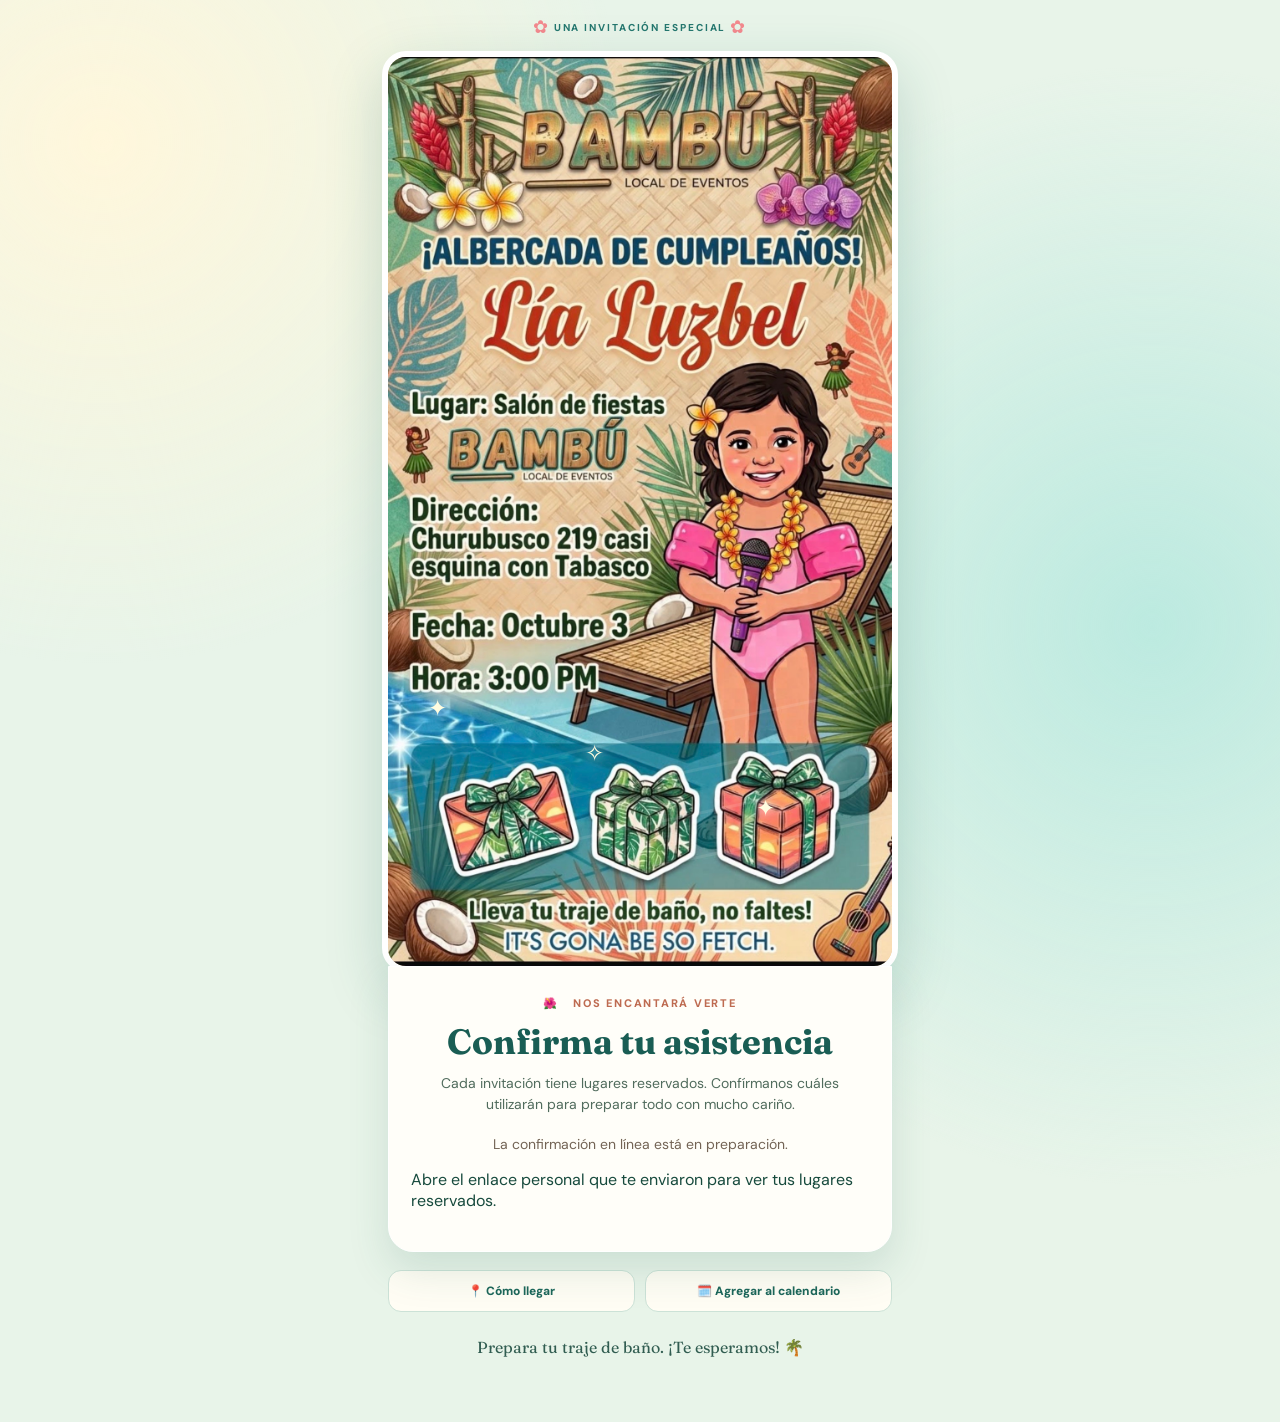
==== index.html @ bf8ebd55 "Personalize guest links and admin controls" ====
<!doctype html>
<html lang="es-MX">
<head>
  <meta charset="utf-8">
  <meta name="viewport" content="width=device-width, initial-scale=1, viewport-fit=cover">
  <meta name="theme-color" content="#0c655e">
  <meta name="description" content="Celebra con Lía Luzbel su albercada de cumpleaños en Bambú.">
  <title>¡Albercada de Lía Luzbel!</title>
  <link rel="preconnect" href="https://fonts.googleapis.com">
  <link rel="preconnect" href="https://fonts.gstatic.com" crossorigin>
  <link href="https://fonts.googleapis.com/css2?family=DM+Sans:wght@400;500;600;700;800&family=Fraunces:opsz,wght@9..144,700&display=swap" rel="stylesheet">
  <link rel="stylesheet" href="styles.css?v=2">
</head>
<body>
  <div class="page-shell">
    <header class="topbar"><span class="flower">✿</span> Una invitación especial <span class="flower">✿</span></header>
    <main>
      <div id="personal-greeting" class="personal-greeting" hidden></div>
      <div class="poster" aria-label="Invitación a la albercada de cumpleaños de Lía Luzbel, 3 de octubre a las 3:00 p. m., Bambú Local de Eventos, Churubusco 219 casi esquina con Tabasco">
        <img src="assets/invitacion.jpeg" alt="Invitación ilustrada tropical de Lía Luzbel con alberca, flores, regalos y los datos del evento" width="1206" height="2174">
        <div class="water-shimmer" aria-hidden="true"></div>
        <div class="sparkle s1" aria-hidden="true">✦</div><div class="sparkle s2" aria-hidden="true">✧</div><div class="sparkle s3" aria-hidden="true">✦</div>
        <div class="blink blink-left" aria-hidden="true"></div><div class="blink blink-right" aria-hidden="true"></div>
      </div>

      <section class="card" aria-labelledby="rsvp-title">
        <div class="eyebrow">🌺 &nbsp; NOS ENCANTARÁ VERTE</div>
        <h1 id="rsvp-title">Confirma tu asistencia</h1>
        <p class="intro">Cada invitación tiene lugares reservados. Confírmanos cuáles utilizarán para preparar todo con mucho cariño.</p>
        <div id="status" class="status" role="status" aria-live="polite"></div>
        <div id="guest-panel" hidden>
          <p class="guest-name" id="guest-name"></p>
          <p class="allotment">Esta invitación tiene <strong id="seat-count"></strong> <span id="seat-word">lugares</span> reservados.<br><span id="seat-detail"></span></p>
          <form id="rsvp-form">
            <fieldset class="attendance">
              <legend>¿Nos acompañarán?</legend>
              <label><input type="radio" name="attendance" value="yes" checked><span>Sí, ahí estaremos 🎉</span></label>
              <label><input type="radio" name="attendance" value="no"><span>No podremos asistir</span></label>
            </fieldset>
            <div id="counts" class="counts">
              <p>De sus lugares reservados, ¿cuántos utilizarán?</p>
              <div class="count-grid">
                <label>Adultos <select id="adults" aria-label="Lugares para adultos"></select></label>
                <label>Niños <select id="children" aria-label="Lugares para niños"></select></label>
              </div>
              <small id="remaining" aria-live="polite"></small>
            </div>
            <button class="primary" id="submit-button" type="submit">Confirmar asistencia <span aria-hidden="true">→</span></button>
          </form>
          <p class="deadline" id="deadline"></p>
        </div>
        <div id="missing-link" hidden>
          <p>Abre el enlace personal que te enviaron para ver tus lugares reservados.</p>
        </div>
        <div id="success" class="success" hidden></div>
      </section>

      <div class="actions">
        <a href="https://www.google.com/maps/search/?api=1&query=Churubusco+219+casi+esquina+con+Tabasco+Ciudad+Obregon+Sonora" target="_blank" rel="noopener noreferrer">📍 Cómo llegar</a>
        <a href="data:text/calendar;charset=utf-8,BEGIN%3AVCALENDAR%0AVERSION%3A2.0%0APRODID%3A-%2F%2FLia%20Luzbel%2F%2FES%0ABEGIN%3AVEVENT%0AUID%3Alia-luzbel-20261003%40invitacion%0ADTSTART%3A20261003T220000Z%0ADTEND%3A20261004T020000Z%0ASUMMARY%3AAlbercada%20de%20Lia%20Luzbel%0ALOCATION%3ABambu%20Local%20de%20Eventos%2C%20Churubusco%20219%2C%20Ciudad%20Obregon%0AEND%3AVEVENT%0AEND%3AVCALENDAR" download="albercada-lia-luzbel.ics">🗓️ Agregar al calendario</a>
      </div>
      <p class="footer">Prepara tu traje de baño. ¡Te esperamos! 🌴</p>
    </main>
  </div>
  <script src="config.js"></script>
  <script src="app.js?v=3"></script>
</body>
</html>
---- styles.css ----
:root{font-family:"DM Sans",sans-serif;color:#174a3d;background:#e9f5ee;font-synthesis:none}*{box-sizing:border-box}body{margin:0;background:radial-gradient(circle at 8% 10%,#fff7dc 0,transparent 30%),radial-gradient(circle at 90% 44%,#bceae0 0,transparent 40%),#e8f4e9}.page-shell{width:min(100%,540px);margin:auto;padding:0 12px 40px}.topbar{text-align:center;padding:15px 0 12px;text-transform:uppercase;letter-spacing:.19em;font-size:10px;font-weight:800;color:#25776f}.flower{color:#f3898e;font-size:18px;vertical-align:-2px}.poster{position:relative;overflow:hidden;border:6px solid #fff;border-radius:24px;background:#e8caa1;box-shadow:0 20px 55px #1c655937}.poster img{display:block;width:100%;height:auto}.water-shimmer{position:absolute;left:0;right:0;top:69%;height:20%;pointer-events:none;background:repeating-linear-gradient(168deg,transparent 0 17px,#fff8 18px 20px,transparent 21px 43px);opacity:.18;mix-blend-mode:screen;animation:ripple 9s ease-in-out infinite alternate}.sparkle{position:absolute;color:#fffde0;text-shadow:0 0 12px #fff,0 0 25px #fff;font-size:clamp(13px,3vw,23px);animation:twinkle 4.2s ease-in-out infinite}.s1{top:70%;left:8%}.s2{top:75%;left:39%;animation-delay:1.2s}.s3{top:81%;left:73%;animation-delay:2.4s}.blink{position:absolute;top:42.15%;width:2.15%;height:.8%;border-top:2px solid #37231d;border-radius:50%;opacity:0;transform:scaleY(.1);animation:blink 7.2s infinite;pointer-events:none}.blink-left{left:68.55%}.blink-right{left:76.4%}.card{position:relative;margin:-6px 6px 0;padding:29px 22px 24px;background:#fffef9;border:1px solid #fff;border-radius:0 0 25px 25px;box-shadow:0 18px 40px #28645a25}.eyebrow{font-size:11px;font-weight:800;letter-spacing:.16em;color:#be6b51;text-align:center}h1{font-family:Fraunces,Georgia,serif;font-size:clamp(27px,7vw,35px);line-height:1.12;margin:12px 0;text-align:center;color:#195d54}.intro{line-height:1.55;color:#516c5d;text-align:center;margin:0 0 19px;font-size:14px}.guest-name{margin:0 0 8px;font-family:Fraunces,Georgia,serif;font-size:22px;text-align:center;color:#a65136}.allotment{background:#e9f6e9;border:1px solid #c4e2d4;padding:13px;border-radius:13px;text-align:center;margin:0 0 23px}.allotment strong{font-size:20px;color:#0e7366}.attendance{border:0;padding:0;margin:0 0 20px}.attendance legend,.counts p{font-weight:800;margin-bottom:10px;font-size:14px}.attendance label{display:block;cursor:pointer;margin:9px 0}.attendance input{position:absolute;opacity:0}.attendance span{display:block;border:2px solid #dbe9df;border-radius:12px;padding:12px 15px;background:#fff;transition:.2s}.attendance input:checked+span{background:#eaf7f0;border-color:#178475;color:#145e54;font-weight:800}.attendance input:focus-visible+span{outline:3px solid #ffb06e;outline-offset:2px}.counts p{margin:0 0 11px}.count-grid{display:grid;grid-template-columns:1fr 1fr;gap:12px}.count-grid label{font-size:13px;font-weight:700;color:#486556}.count-grid select{width:100%;margin-top:6px;padding:11px 12px;background:#fff;border:1.5px solid #bcd7c9;border-radius:11px;font:inherit;color:#174a3d}.counts small{display:block;min-height:22px;margin:9px 0 0;color:#537166}.counts small.error{color:#b12e36;font-weight:700}.primary{width:100%;min-height:53px;border:0;border-radius:14px;background:#eb707c;color:white;font:800 15px "DM Sans",sans-serif;box-shadow:0 7px 0 #b6505a;cursor:pointer;transition:transform .2s,box-shadow .2s}.primary:hover{transform:translateY(2px);box-shadow:0 5px 0 #b6505a}.primary:disabled{opacity:.55;cursor:wait}.primary span{margin-left:5px}.deadline{font-size:12px;color:#647b6e;text-align:center;margin:19px 0 0}.status{text-align:center;color:#736455;font-size:14px}.status:empty{display:none}.status.error{color:#a53636}.success{background:#e8f8ed;border:1px solid #9cd8b0;border-radius:15px;padding:18px;text-align:center;line-height:1.5}.success h2{margin:0 0 6px;color:#0c695a;font-family:Fraunces,Georgia,serif}.success p{margin:0}.actions{display:flex;gap:10px;margin:18px 6px 0}.actions a{flex:1;text-decoration:none;text-align:center;background:#fffdf4;border:1px solid #cce2d7;border-radius:13px;padding:12px 7px;color:#1d675a;font-size:12px;font-weight:800}.footer{text-align:center;font-family:Fraunces,Georgia,serif;font-size:16px;color:#315d51;margin:25px 0}@keyframes ripple{from{transform:translateX(-17px) skewX(2deg)}to{transform:translateX(20px) skewX(-2deg)}}@keyframes twinkle{0%,100%{opacity:.05;transform:scale(.4) rotate(0)}42%{opacity:.85;transform:scale(1.2) rotate(18deg)}}@keyframes blink{0%,27%,29%,100%{opacity:0;transform:scaleY(.1)}28%{opacity:.9;transform:scaleY(1)}}@media(prefers-reduced-motion:reduce){.water-shimmer,.sparkle,.blink{animation:none;opacity:0}.primary{transition:none}}@media(max-width:360px){.card{padding:24px 15px}.actions{flex-direction:column}}
:is([hidden]){display:none!important}.change-button{margin-top:13px;border:0;background:transparent;text-decoration:underline;color:#146b60;font:700 13px "DM Sans",sans-serif;cursor:pointer}
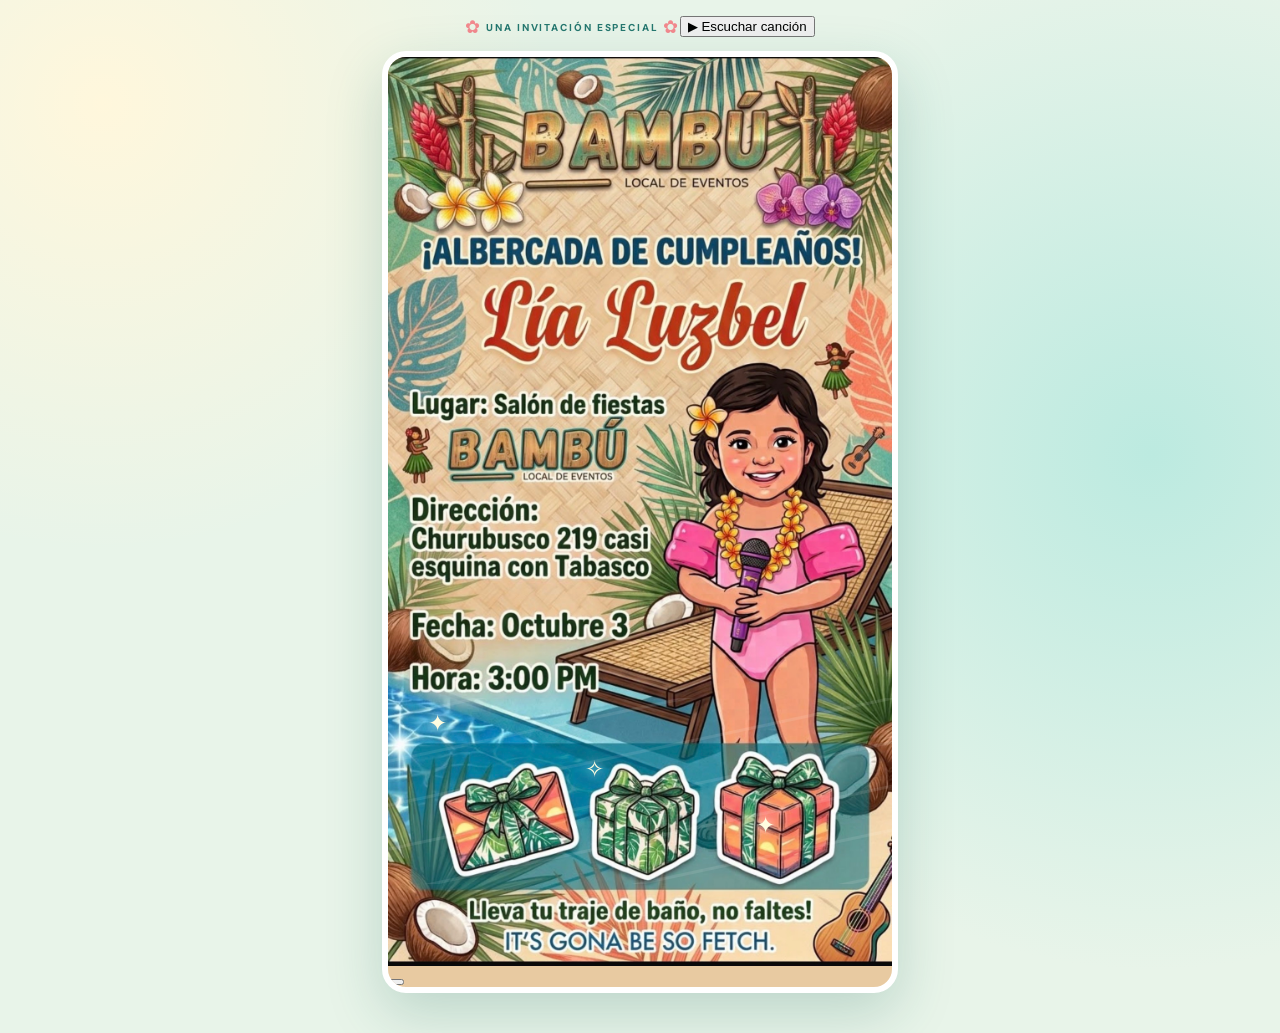
==== commit 8561c0e1: "Show interactive poster first and add music cues" ====
--- a/index.html
+++ b/index.html
@@ -9,23 +9,26 @@
   <link rel="preconnect" href="https://fonts.googleapis.com">
   <link rel="preconnect" href="https://fonts.gstatic.com" crossorigin>
   <link href="https://fonts.googleapis.com/css2?family=DM+Sans:wght@400;500;600;700;800&family=Fraunces:opsz,wght@9..144,700&display=swap" rel="stylesheet">
-  <link rel="stylesheet" href="styles.css?v=2">
+  <link rel="stylesheet" href="styles.css?v=3">
 </head>
 <body>
   <div class="page-shell">
-    <header class="topbar"><span class="flower">✿</span> Una invitación especial <span class="flower">✿</span></header>
+    <header class="topbar"><span class="flower">✿</span> Una invitación especial <span class="flower">✿</span><button class="music-button" id="music-button" type="button" aria-label="Reproducir canción">▶ Escuchar canción</button></header>
     <main>
-      <div id="personal-greeting" class="personal-greeting" hidden></div>
-      <div class="poster" aria-label="Invitación a la albercada de cumpleaños de Lía Luzbel, 3 de octubre a las 3:00 p. m., Bambú Local de Eventos, Churubusco 219 casi esquina con Tabasco">
-        <img src="assets/invitacion.jpeg" alt="Invitación ilustrada tropical de Lía Luzbel con alberca, flores, regalos y los datos del evento" width="1206" height="2174">
-        <div class="water-shimmer" aria-hidden="true"></div>
-        <div class="sparkle s1" aria-hidden="true">✦</div><div class="sparkle s2" aria-hidden="true">✧</div><div class="sparkle s3" aria-hidden="true">✦</div>
-        <div class="blink blink-left" aria-hidden="true"></div><div class="blink blink-right" aria-hidden="true"></div>
+      <div id="poster-stage">
+        <div id="personal-greeting" class="personal-greeting" hidden></div>
+        <div class="poster" aria-label="Invitación a la albercada de cumpleaños de Lía Luzbel, 3 de octubre a las 3:00 p. m., Bambú Local de Eventos, Churubusco 219 casi esquina con Tabasco">
+          <img src="assets/invitacion.jpeg?v=2" alt="Invitación ilustrada tropical de Lía Luzbel con alberca, flores, regalos y los datos del evento" width="864" height="1536">
+          <div class="water-shimmer" aria-hidden="true"></div>
+          <div class="sparkle s1" aria-hidden="true">✦</div><div class="sparkle s2" aria-hidden="true">✧</div><div class="sparkle s3" aria-hidden="true">✦</div>
+          <button id="open-rsvp" class="poster-confirm" type="button" aria-label="Confirmar asistencia; abrir formulario"></button>
+        </div>
       </div>
-
-      <section class="card" aria-labelledby="rsvp-title">
+      <div id="rsvp-stage" hidden>
+      <button id="back-to-poster" class="back-link" type="button">← Volver a la invitación</button>
+      <section class="card rsvp-card" aria-labelledby="rsvp-title">
         <div class="eyebrow">🌺 &nbsp; NOS ENCANTARÁ VERTE</div>
-        <h1 id="rsvp-title">Confirma tu asistencia</h1>
+        <h1 id="rsvp-title" tabindex="-1">Confirma tu asistencia</h1>
         <p class="intro">Cada invitación tiene lugares reservados. Confírmanos cuáles utilizarán para preparar todo con mucho cariño.</p>
         <div id="status" class="status" role="status" aria-live="polite"></div>
         <div id="guest-panel" hidden>
@@ -60,9 +63,12 @@
         <a href="data:text/calendar;charset=utf-8,BEGIN%3AVCALENDAR%0AVERSION%3A2.0%0APRODID%3A-%2F%2FLia%20Luzbel%2F%2FES%0ABEGIN%3AVEVENT%0AUID%3Alia-luzbel-20261003%40invitacion%0ADTSTART%3A20261003T220000Z%0ADTEND%3A20261004T020000Z%0ASUMMARY%3AAlbercada%20de%20Lia%20Luzbel%0ALOCATION%3ABambu%20Local%20de%20Eventos%2C%20Churubusco%20219%2C%20Ciudad%20Obregon%0AEND%3AVEVENT%0AEND%3AVCALENDAR" download="albercada-lia-luzbel.ics">🗓️ Agregar al calendario</a>
       </div>
       <p class="footer">Prepara tu traje de baño. ¡Te esperamos! 🌴</p>
+      </div>
     </main>
   </div>
-  <script src="config.js"></script>
-  <script src="app.js?v=3"></script>
+  <div id="particle-layer" aria-hidden="true"></div>
+  <audio id="song" src="assets/aloha-luzbel.mp3" preload="metadata"></audio>
+  <script src="config.js?v=2"></script>
+  <script src="app.js?v=4"></script>
 </body>
 </html>
--- a/styles.css
+++ b/styles.css
@@ -1,2 +1,4 @@
 :root{font-family:"DM Sans",sans-serif;color:#174a3d;background:#e9f5ee;font-synthesis:none}*{box-sizing:border-box}body{margin:0;background:radial-gradient(circle at 8% 10%,#fff7dc 0,transparent 30%),radial-gradient(circle at 90% 44%,#bceae0 0,transparent 40%),#e8f4e9}.page-shell{width:min(100%,540px);margin:auto;padding:0 12px 40px}.topbar{text-align:center;padding:15px 0 12px;text-transform:uppercase;letter-spacing:.19em;font-size:10px;font-weight:800;color:#25776f}.flower{color:#f3898e;font-size:18px;vertical-align:-2px}.poster{position:relative;overflow:hidden;border:6px solid #fff;border-radius:24px;background:#e8caa1;box-shadow:0 20px 55px #1c655937}.poster img{display:block;width:100%;height:auto}.water-shimmer{position:absolute;left:0;right:0;top:69%;height:20%;pointer-events:none;background:repeating-linear-gradient(168deg,transparent 0 17px,#fff8 18px 20px,transparent 21px 43px);opacity:.18;mix-blend-mode:screen;animation:ripple 9s ease-in-out infinite alternate}.sparkle{position:absolute;color:#fffde0;text-shadow:0 0 12px #fff,0 0 25px #fff;font-size:clamp(13px,3vw,23px);animation:twinkle 4.2s ease-in-out infinite}.s1{top:70%;left:8%}.s2{top:75%;left:39%;animation-delay:1.2s}.s3{top:81%;left:73%;animation-delay:2.4s}.blink{position:absolute;top:42.15%;width:2.15%;height:.8%;border-top:2px solid #37231d;border-radius:50%;opacity:0;transform:scaleY(.1);animation:blink 7.2s infinite;pointer-events:none}.blink-left{left:68.55%}.blink-right{left:76.4%}.card{position:relative;margin:-6px 6px 0;padding:29px 22px 24px;background:#fffef9;border:1px solid #fff;border-radius:0 0 25px 25px;box-shadow:0 18px 40px #28645a25}.eyebrow{font-size:11px;font-weight:800;letter-spacing:.16em;color:#be6b51;text-align:center}h1{font-family:Fraunces,Georgia,serif;font-size:clamp(27px,7vw,35px);line-height:1.12;margin:12px 0;text-align:center;color:#195d54}.intro{line-height:1.55;color:#516c5d;text-align:center;margin:0 0 19px;font-size:14px}.guest-name{margin:0 0 8px;font-family:Fraunces,Georgia,serif;font-size:22px;text-align:center;color:#a65136}.allotment{background:#e9f6e9;border:1px solid #c4e2d4;padding:13px;border-radius:13px;text-align:center;margin:0 0 23px}.allotment strong{font-size:20px;color:#0e7366}.attendance{border:0;padding:0;margin:0 0 20px}.attendance legend,.counts p{font-weight:800;margin-bottom:10px;font-size:14px}.attendance label{display:block;cursor:pointer;margin:9px 0}.attendance input{position:absolute;opacity:0}.attendance span{display:block;border:2px solid #dbe9df;border-radius:12px;padding:12px 15px;background:#fff;transition:.2s}.attendance input:checked+span{background:#eaf7f0;border-color:#178475;color:#145e54;font-weight:800}.attendance input:focus-visible+span{outline:3px solid #ffb06e;outline-offset:2px}.counts p{margin:0 0 11px}.count-grid{display:grid;grid-template-columns:1fr 1fr;gap:12px}.count-grid label{font-size:13px;font-weight:700;color:#486556}.count-grid select{width:100%;margin-top:6px;padding:11px 12px;background:#fff;border:1.5px solid #bcd7c9;border-radius:11px;font:inherit;color:#174a3d}.counts small{display:block;min-height:22px;margin:9px 0 0;color:#537166}.counts small.error{color:#b12e36;font-weight:700}.primary{width:100%;min-height:53px;border:0;border-radius:14px;background:#eb707c;color:white;font:800 15px "DM Sans",sans-serif;box-shadow:0 7px 0 #b6505a;cursor:pointer;transition:transform .2s,box-shadow .2s}.primary:hover{transform:translateY(2px);box-shadow:0 5px 0 #b6505a}.primary:disabled{opacity:.55;cursor:wait}.primary span{margin-left:5px}.deadline{font-size:12px;color:#647b6e;text-align:center;margin:19px 0 0}.status{text-align:center;color:#736455;font-size:14px}.status:empty{display:none}.status.error{color:#a53636}.success{background:#e8f8ed;border:1px solid #9cd8b0;border-radius:15px;padding:18px;text-align:center;line-height:1.5}.success h2{margin:0 0 6px;color:#0c695a;font-family:Fraunces,Georgia,serif}.success p{margin:0}.actions{display:flex;gap:10px;margin:18px 6px 0}.actions a{flex:1;text-decoration:none;text-align:center;background:#fffdf4;border:1px solid #cce2d7;border-radius:13px;padding:12px 7px;color:#1d675a;font-size:12px;font-weight:800}.footer{text-align:center;font-family:Fraunces,Georgia,serif;font-size:16px;color:#315d51;margin:25px 0}@keyframes ripple{from{transform:translateX(-17px) skewX(2deg)}to{transform:translateX(20px) skewX(-2deg)}}@keyframes twinkle{0%,100%{opacity:.05;transform:scale(.4) rotate(0)}42%{opacity:.85;transform:scale(1.2) rotate(18deg)}}@keyframes blink{0%,27%,29%,100%{opacity:0;transform:scaleY(.1)}28%{opacity:.9;transform:scaleY(1)}}@media(prefers-reduced-motion:reduce){.water-shimmer,.sparkle,.blink{animation:none;opacity:0}.primary{transition:none}}@media(max-width:360px){.card{padding:24px 15px}.actions{flex-direction:column}}
 :is([hidden]){display:none!important}.change-button{margin-top:13px;border:0;background:transparent;text-decoration:underline;color:#146b60;font:700 13px "DM Sans",sans-serif;cursor:pointer}
+.personal-greeting{font-family:Fraunces,Georgia,serif;text-align:center;color:#155b52;background:#fff9e9;border:1px solid #f3d9ad;border-radius:20px 20px 0 0;padding:18px 14px;margin:0 6px 8px;font-size:clamp(21px,5vw,28px);box-shadow:0 7px 20px #28645a16}
+.admin-shell{max-width:850px;margin:auto;padding:22px 16px 55px}.back-link{color:#146b60;text-decoration:none;font-weight:800;font-size:13px}.admin-header{text-align:center;margin:28px 0 22px}.admin-header span{letter-spacing:.16em;font-size:11px;font-weight:800;color:#ba7060}.admin-header h1{margin:9px 0}.admin-header p,.admin-card p{color:#5b7166;line-height:1.5}.admin-card{background:#fffef9;border:1px solid #d8e9db;border-radius:20px;box-shadow:0 10px 30px #256d5c18;padding:20px;margin:16px 0}.admin-card h2{font-family:Fraunces,Georgia,serif;color:#1c6256;margin:0 0 7px;font-size:23px}.admin-card label{display:block;color:#355d4d;font-weight:800;font-size:13px;margin:13px 0}.admin-card input{display:block;width:100%;border:1.5px solid #bbd7ca;border-radius:10px;background:#fff;padding:11px;margin:6px 0 0;font:inherit;color:#174a3d}.admin-buttons{display:flex;gap:11px;margin-top:17px}.admin-buttons .primary{flex:1}.secondary{border:1px solid #9bc9b9;border-radius:12px;background:#eaf7ee;color:#17665a;text-decoration:none;padding:12px;font:800 13px "DM Sans",sans-serif;cursor:pointer;display:inline-block}.text-button{border:0;background:transparent;color:#b0594a;font:700 12px "DM Sans",sans-serif;text-decoration:underline;cursor:pointer}.admin-message{padding:0 5px;color:#1a7564;font-weight:700}.admin-message.error{color:#a53636}.admin-message:empty{display:none}.dashboard-top{display:flex;align-items:center;justify-content:space-between}.stats{display:grid;grid-template-columns:repeat(3,1fr);gap:9px;margin-top:16px}.stats div{background:#ebf7eb;border-radius:12px;padding:13px;text-align:center}.stats strong{display:block;font-size:25px;color:#126a5e}.stats span{font-size:11px;color:#5e7669}.guest-row{border-top:1px solid #dcebe1;padding:14px 0}.guest-row:first-child{border-top:0}.guest-row strong{font-size:18px;color:#155e53}.guest-row p{margin:5px 0 10px;font-size:13px}.guest-controls{display:flex;gap:8px;align-items:center;flex-wrap:wrap}.guest-controls input{width:65px;margin:0}.guest-controls .secondary{padding:10px}.guest-controls .text-button{padding:10px 2px}@media(max-width:520px){.admin-buttons{flex-direction:column}.admin-buttons .primary{width:100%}.stats span{font-size:10px}.guest-controls .secondary{flex:1}}
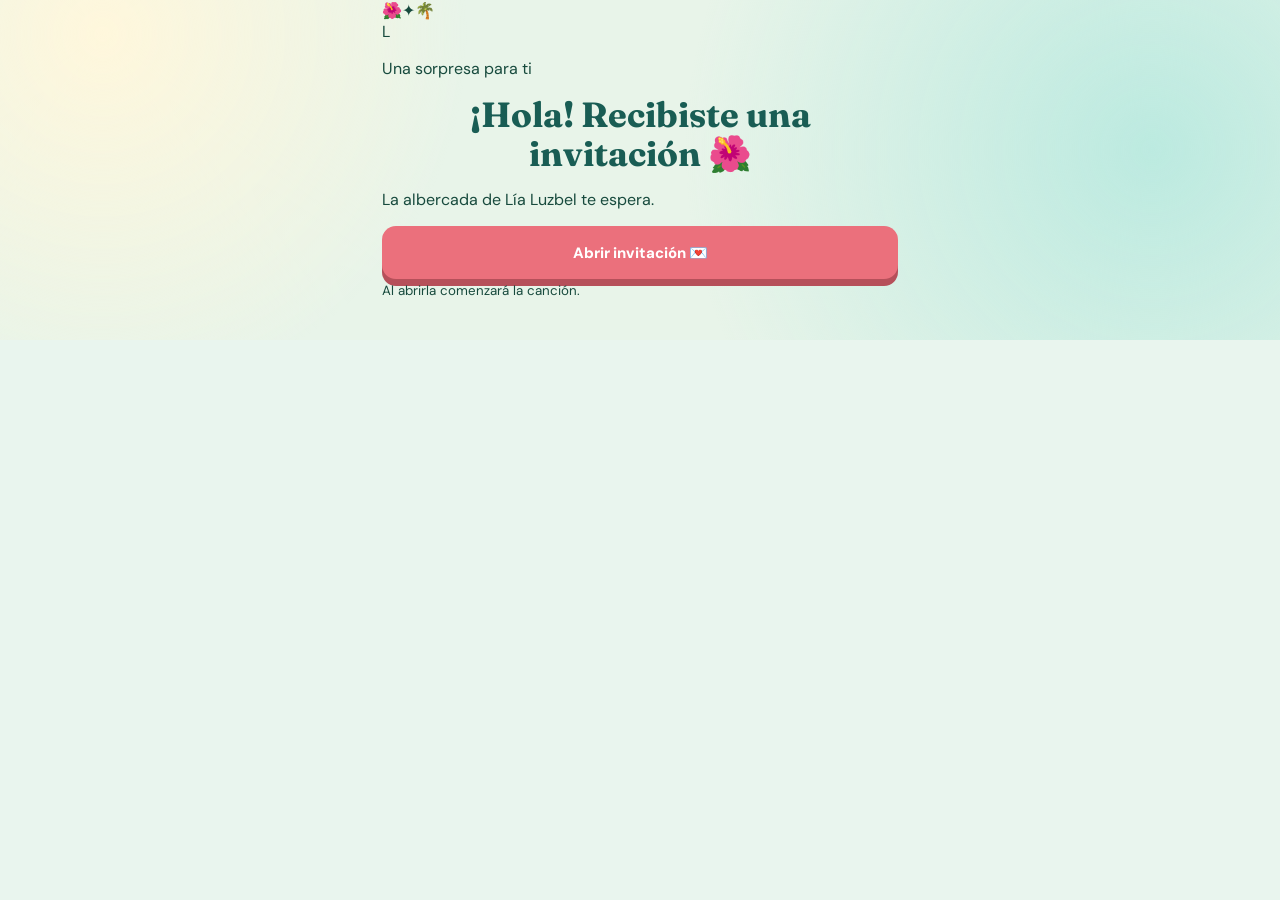
==== commit 24fd6bb3: "Open musical invitation from animated envelope" ====
--- a/index.html
+++ b/index.html
@@ -9,16 +9,32 @@
   <link rel="preconnect" href="https://fonts.googleapis.com">
   <link rel="preconnect" href="https://fonts.gstatic.com" crossorigin>
   <link href="https://fonts.googleapis.com/css2?family=DM+Sans:wght@400;500;600;700;800&family=Fraunces:opsz,wght@9..144,700&display=swap" rel="stylesheet">
-  <link rel="stylesheet" href="styles.css?v=3">
+  <link rel="stylesheet" href="styles.css?v=4">
 </head>
 <body>
   <div class="page-shell">
-    <header class="topbar"><span class="flower">✿</span> Una invitación especial <span class="flower">✿</span><button class="music-button" id="music-button" type="button" aria-label="Reproducir canción">▶ Escuchar canción</button></header>
+    <header class="topbar" id="page-topbar" hidden><span class="flower">✿</span> Una invitación especial <span class="flower">✿</span><button class="music-button" id="music-button" type="button" aria-label="Pausar canción">Ⅱ Pausar canción</button></header>
     <main>
-      <div id="poster-stage">
+      <section id="envelope-stage" class="envelope-stage">
+        <div class="envelope-sky" aria-hidden="true"><span>🌺</span><span>✦</span><span>🌴</span></div>
+        <div class="envelope-card">
+          <div class="envelope-art" aria-hidden="true"><div class="envelope-flap"></div><div class="envelope-pocket"></div><div class="envelope-seal">L</div></div>
+          <p class="envelope-label">Una sorpresa para ti</p>
+          <h1 id="envelope-greeting">¡Hola! Recibiste una invitación 🌺</h1>
+          <p>La albercada de Lía Luzbel te espera.</p>
+          <button id="open-envelope" class="primary envelope-open" type="button">Abrir invitación 💌</button>
+          <small>Al abrirla comenzará la canción.</small>
+        </div>
+      </section>
+      <div id="poster-stage" hidden>
         <div id="personal-greeting" class="personal-greeting" hidden></div>
         <div class="poster" aria-label="Invitación a la albercada de cumpleaños de Lía Luzbel, 3 de octubre a las 3:00 p. m., Bambú Local de Eventos, Churubusco 219 casi esquina con Tabasco">
           <img src="assets/invitacion.jpeg?v=2" alt="Invitación ilustrada tropical de Lía Luzbel con alberca, flores, regalos y los datos del evento" width="864" height="1536">
+          <img class="motion-piece move-bambu" src="assets/invitacion.jpeg?v=2" alt="" aria-hidden="true">
+          <img class="motion-piece move-lia" src="assets/invitacion.jpeg?v=2" alt="" aria-hidden="true">
+          <img class="motion-piece move-girl" src="assets/invitacion.jpeg?v=2" alt="" aria-hidden="true">
+          <img class="motion-piece move-gifts" src="assets/invitacion.jpeg?v=2" alt="" aria-hidden="true">
+          <img class="motion-piece move-cta" src="assets/invitacion.jpeg?v=2" alt="" aria-hidden="true">
           <div class="water-shimmer" aria-hidden="true"></div>
           <div class="sparkle s1" aria-hidden="true">✦</div><div class="sparkle s2" aria-hidden="true">✧</div><div class="sparkle s3" aria-hidden="true">✦</div>
           <button id="open-rsvp" class="poster-confirm" type="button" aria-label="Confirmar asistencia; abrir formulario"></button>
@@ -69,6 +85,6 @@
   <div id="particle-layer" aria-hidden="true"></div>
   <audio id="song" src="assets/aloha-luzbel.mp3" preload="metadata"></audio>
   <script src="config.js?v=2"></script>
-  <script src="app.js?v=4"></script>
+  <script src="app.js?v=5"></script>
 </body>
 </html>
--- a/styles.css
+++ b/styles.css
@@ -2,3 +2,4 @@
 :is([hidden]){display:none!important}.change-button{margin-top:13px;border:0;background:transparent;text-decoration:underline;color:#146b60;font:700 13px "DM Sans",sans-serif;cursor:pointer}
 .personal-greeting{font-family:Fraunces,Georgia,serif;text-align:center;color:#155b52;background:#fff9e9;border:1px solid #f3d9ad;border-radius:20px 20px 0 0;padding:18px 14px;margin:0 6px 8px;font-size:clamp(21px,5vw,28px);box-shadow:0 7px 20px #28645a16}
 .admin-shell{max-width:850px;margin:auto;padding:22px 16px 55px}.back-link{color:#146b60;text-decoration:none;font-weight:800;font-size:13px}.admin-header{text-align:center;margin:28px 0 22px}.admin-header span{letter-spacing:.16em;font-size:11px;font-weight:800;color:#ba7060}.admin-header h1{margin:9px 0}.admin-header p,.admin-card p{color:#5b7166;line-height:1.5}.admin-card{background:#fffef9;border:1px solid #d8e9db;border-radius:20px;box-shadow:0 10px 30px #256d5c18;padding:20px;margin:16px 0}.admin-card h2{font-family:Fraunces,Georgia,serif;color:#1c6256;margin:0 0 7px;font-size:23px}.admin-card label{display:block;color:#355d4d;font-weight:800;font-size:13px;margin:13px 0}.admin-card input{display:block;width:100%;border:1.5px solid #bbd7ca;border-radius:10px;background:#fff;padding:11px;margin:6px 0 0;font:inherit;color:#174a3d}.admin-buttons{display:flex;gap:11px;margin-top:17px}.admin-buttons .primary{flex:1}.secondary{border:1px solid #9bc9b9;border-radius:12px;background:#eaf7ee;color:#17665a;text-decoration:none;padding:12px;font:800 13px "DM Sans",sans-serif;cursor:pointer;display:inline-block}.text-button{border:0;background:transparent;color:#b0594a;font:700 12px "DM Sans",sans-serif;text-decoration:underline;cursor:pointer}.admin-message{padding:0 5px;color:#1a7564;font-weight:700}.admin-message.error{color:#a53636}.admin-message:empty{display:none}.dashboard-top{display:flex;align-items:center;justify-content:space-between}.stats{display:grid;grid-template-columns:repeat(3,1fr);gap:9px;margin-top:16px}.stats div{background:#ebf7eb;border-radius:12px;padding:13px;text-align:center}.stats strong{display:block;font-size:25px;color:#126a5e}.stats span{font-size:11px;color:#5e7669}.guest-row{border-top:1px solid #dcebe1;padding:14px 0}.guest-row:first-child{border-top:0}.guest-row strong{font-size:18px;color:#155e53}.guest-row p{margin:5px 0 10px;font-size:13px}.guest-controls{display:flex;gap:8px;align-items:center;flex-wrap:wrap}.guest-controls input{width:65px;margin:0}.guest-controls .secondary{padding:10px}.guest-controls .text-button{padding:10px 2px}@media(max-width:520px){.admin-buttons{flex-direction:column}.admin-buttons .primary{width:100%}.stats span{font-size:10px}.guest-controls .secondary{flex:1}}
+.topbar{display:flex;align-items:center;justify-content:center;gap:7px;flex-wrap:wrap}.music-button{border:1px solid #78bba8;background:#fff9e9;color:#19665a;border-radius:999px;padding:8px 12px;font:800 11px "DM Sans",sans-serif;letter-spacing:0;text-transform:none;cursor:pointer}.poster-confirm{position:absolute;left:15%;top:78%;width:70%;height:11%;border:0;background:transparent;cursor:pointer;border-radius:40px}.poster-confirm:focus-visible{outline:4px solid #fff;box-shadow:0 0 0 8px #ca3b76}.rsvp-card{margin:12px 6px 0;border-radius:24px}.back-link:is(button){background:transparent;border:0;padding:13px 7px 4px;cursor:pointer}.poster .water-shimmer{top:62%;height:19%;opacity:.11}.poster .s1{top:62%;left:7%}.poster .s2{top:70%;left:50%}.poster .s3{top:78%;left:91%}#particle-layer{position:fixed;inset:0;pointer-events:none;overflow:hidden;z-index:80}.particle{position:absolute;left:var(--x);bottom:-50px;font-size:var(--size);animation-delay:var(--delay);will-change:transform,opacity}.particle.flowers{animation-name:flower-float;animation-duration:3.5s;animation-timing-function:ease-out;animation-fill-mode:forwards}.particle.splash{animation-name:splash-pop;animation-duration:2.1s;animation-timing-function:ease-out;animation-fill-mode:forwards}@keyframes flower-float{0%{transform:translate(0,0) rotate(-25deg);opacity:0}15%{opacity:1}80%{opacity:1}100%{transform:translate(var(--dx),-105vh) rotate(35deg);opacity:0}}@keyframes splash-pop{0%{transform:translate(0,0) scale(.5);opacity:0}22%{opacity:1}55%{transform:translate(var(--dx),-58vh) scale(1.2);opacity:1}100%{transform:translate(var(--dx),-30vh) scale(.7);opacity:0}}@media(prefers-reduced-motion:reduce){.particle{display:none}}
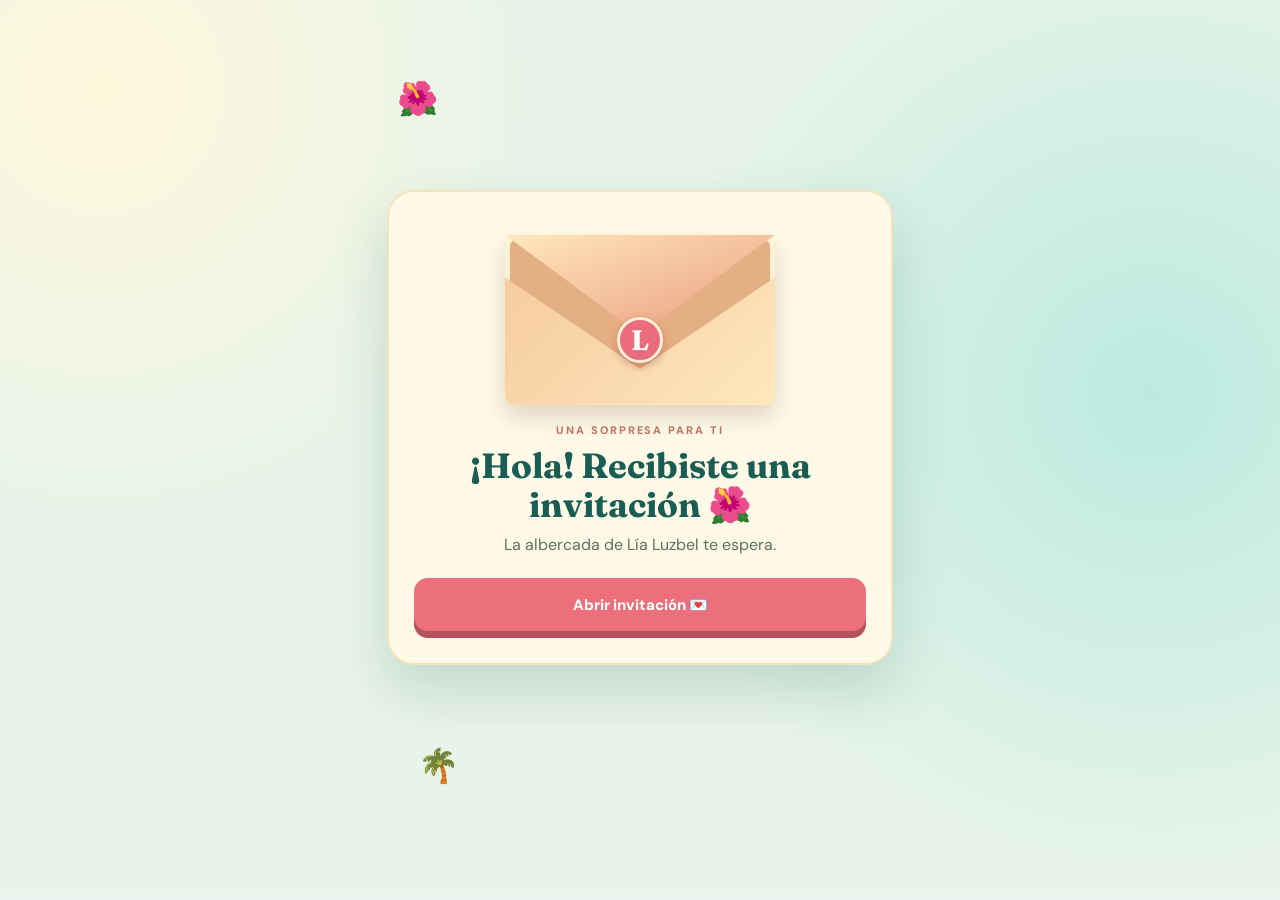
==== commit 6aab3eef: "Remove cutout layers and envelope music note" ====
--- a/index.html
+++ b/index.html
@@ -9,7 +9,7 @@
   <link rel="preconnect" href="https://fonts.googleapis.com">
   <link rel="preconnect" href="https://fonts.gstatic.com" crossorigin>
   <link href="https://fonts.googleapis.com/css2?family=DM+Sans:wght@400;500;600;700;800&family=Fraunces:opsz,wght@9..144,700&display=swap" rel="stylesheet">
-  <link rel="stylesheet" href="styles.css?v=4">
+  <link rel="stylesheet" href="styles.css?v=5">
 </head>
 <body>
   <div class="page-shell">
@@ -23,18 +23,12 @@
           <h1 id="envelope-greeting">¡Hola! Recibiste una invitación 🌺</h1>
           <p>La albercada de Lía Luzbel te espera.</p>
           <button id="open-envelope" class="primary envelope-open" type="button">Abrir invitación 💌</button>
-          <small>Al abrirla comenzará la canción.</small>
         </div>
       </section>
       <div id="poster-stage" hidden>
         <div id="personal-greeting" class="personal-greeting" hidden></div>
         <div class="poster" aria-label="Invitación a la albercada de cumpleaños de Lía Luzbel, 3 de octubre a las 3:00 p. m., Bambú Local de Eventos, Churubusco 219 casi esquina con Tabasco">
           <img src="assets/invitacion.jpeg?v=2" alt="Invitación ilustrada tropical de Lía Luzbel con alberca, flores, regalos y los datos del evento" width="864" height="1536">
-          <img class="motion-piece move-bambu" src="assets/invitacion.jpeg?v=2" alt="" aria-hidden="true">
-          <img class="motion-piece move-lia" src="assets/invitacion.jpeg?v=2" alt="" aria-hidden="true">
-          <img class="motion-piece move-girl" src="assets/invitacion.jpeg?v=2" alt="" aria-hidden="true">
-          <img class="motion-piece move-gifts" src="assets/invitacion.jpeg?v=2" alt="" aria-hidden="true">
-          <img class="motion-piece move-cta" src="assets/invitacion.jpeg?v=2" alt="" aria-hidden="true">
           <div class="water-shimmer" aria-hidden="true"></div>
           <div class="sparkle s1" aria-hidden="true">✦</div><div class="sparkle s2" aria-hidden="true">✧</div><div class="sparkle s3" aria-hidden="true">✦</div>
           <button id="open-rsvp" class="poster-confirm" type="button" aria-label="Confirmar asistencia; abrir formulario"></button>
--- a/styles.css
+++ b/styles.css
@@ -3,3 +3,10 @@
 .personal-greeting{font-family:Fraunces,Georgia,serif;text-align:center;color:#155b52;background:#fff9e9;border:1px solid #f3d9ad;border-radius:20px 20px 0 0;padding:18px 14px;margin:0 6px 8px;font-size:clamp(21px,5vw,28px);box-shadow:0 7px 20px #28645a16}
 .admin-shell{max-width:850px;margin:auto;padding:22px 16px 55px}.back-link{color:#146b60;text-decoration:none;font-weight:800;font-size:13px}.admin-header{text-align:center;margin:28px 0 22px}.admin-header span{letter-spacing:.16em;font-size:11px;font-weight:800;color:#ba7060}.admin-header h1{margin:9px 0}.admin-header p,.admin-card p{color:#5b7166;line-height:1.5}.admin-card{background:#fffef9;border:1px solid #d8e9db;border-radius:20px;box-shadow:0 10px 30px #256d5c18;padding:20px;margin:16px 0}.admin-card h2{font-family:Fraunces,Georgia,serif;color:#1c6256;margin:0 0 7px;font-size:23px}.admin-card label{display:block;color:#355d4d;font-weight:800;font-size:13px;margin:13px 0}.admin-card input{display:block;width:100%;border:1.5px solid #bbd7ca;border-radius:10px;background:#fff;padding:11px;margin:6px 0 0;font:inherit;color:#174a3d}.admin-buttons{display:flex;gap:11px;margin-top:17px}.admin-buttons .primary{flex:1}.secondary{border:1px solid #9bc9b9;border-radius:12px;background:#eaf7ee;color:#17665a;text-decoration:none;padding:12px;font:800 13px "DM Sans",sans-serif;cursor:pointer;display:inline-block}.text-button{border:0;background:transparent;color:#b0594a;font:700 12px "DM Sans",sans-serif;text-decoration:underline;cursor:pointer}.admin-message{padding:0 5px;color:#1a7564;font-weight:700}.admin-message.error{color:#a53636}.admin-message:empty{display:none}.dashboard-top{display:flex;align-items:center;justify-content:space-between}.stats{display:grid;grid-template-columns:repeat(3,1fr);gap:9px;margin-top:16px}.stats div{background:#ebf7eb;border-radius:12px;padding:13px;text-align:center}.stats strong{display:block;font-size:25px;color:#126a5e}.stats span{font-size:11px;color:#5e7669}.guest-row{border-top:1px solid #dcebe1;padding:14px 0}.guest-row:first-child{border-top:0}.guest-row strong{font-size:18px;color:#155e53}.guest-row p{margin:5px 0 10px;font-size:13px}.guest-controls{display:flex;gap:8px;align-items:center;flex-wrap:wrap}.guest-controls input{width:65px;margin:0}.guest-controls .secondary{padding:10px}.guest-controls .text-button{padding:10px 2px}@media(max-width:520px){.admin-buttons{flex-direction:column}.admin-buttons .primary{width:100%}.stats span{font-size:10px}.guest-controls .secondary{flex:1}}
 .topbar{display:flex;align-items:center;justify-content:center;gap:7px;flex-wrap:wrap}.music-button{border:1px solid #78bba8;background:#fff9e9;color:#19665a;border-radius:999px;padding:8px 12px;font:800 11px "DM Sans",sans-serif;letter-spacing:0;text-transform:none;cursor:pointer}.poster-confirm{position:absolute;left:15%;top:78%;width:70%;height:11%;border:0;background:transparent;cursor:pointer;border-radius:40px}.poster-confirm:focus-visible{outline:4px solid #fff;box-shadow:0 0 0 8px #ca3b76}.rsvp-card{margin:12px 6px 0;border-radius:24px}.back-link:is(button){background:transparent;border:0;padding:13px 7px 4px;cursor:pointer}.poster .water-shimmer{top:62%;height:19%;opacity:.11}.poster .s1{top:62%;left:7%}.poster .s2{top:70%;left:50%}.poster .s3{top:78%;left:91%}#particle-layer{position:fixed;inset:0;pointer-events:none;overflow:hidden;z-index:80}.particle{position:absolute;left:var(--x);bottom:-50px;font-size:var(--size);animation-delay:var(--delay);will-change:transform,opacity}.particle.flowers{animation-name:flower-float;animation-duration:3.5s;animation-timing-function:ease-out;animation-fill-mode:forwards}.particle.splash{animation-name:splash-pop;animation-duration:2.1s;animation-timing-function:ease-out;animation-fill-mode:forwards}@keyframes flower-float{0%{transform:translate(0,0) rotate(-25deg);opacity:0}15%{opacity:1}80%{opacity:1}100%{transform:translate(var(--dx),-105vh) rotate(35deg);opacity:0}}@keyframes splash-pop{0%{transform:translate(0,0) scale(.5);opacity:0}22%{opacity:1}55%{transform:translate(var(--dx),-58vh) scale(1.2);opacity:1}100%{transform:translate(var(--dx),-30vh) scale(.7);opacity:0}}@media(prefers-reduced-motion:reduce){.particle{display:none}}
+.envelope-stage{min-height:calc(100svh - 45px);display:flex;align-items:center;justify-content:center;position:relative;padding:34px 5px}.envelope-sky{position:absolute;inset:0;pointer-events:none}.envelope-sky span{position:absolute;font-size:33px;animation:env-float 4s ease-in-out infinite}.envelope-sky span:nth-child(1){top:9%;left:3%}.envelope-sky span:nth-child(2){top:24%;right:5%;animation-delay:1s;color:#f8bc65}.envelope-sky span:nth-child(3){bottom:8%;left:7%;animation-delay:2s}.envelope-card{width:100%;padding:38px 25px 32px;text-align:center;background:#fff9e7;border:2px solid #f6e3bd;border-radius:27px;box-shadow:0 25px 55px #195e5230;position:relative}.envelope-card h1{font-size:clamp(26px,7vw,35px);margin:9px 0}.envelope-card p{color:#5b725e;margin:10px 0 20px}.envelope-card small{display:block;color:#78887a;margin-top:17px;font-size:11px}.envelope-label{font-size:11px;text-transform:uppercase;letter-spacing:.18em;font-weight:800;color:#bf7763!important;margin:13px 0 4px!important}.envelope-open{margin-top:3px}.envelope-art{width:min(74%,270px);height:175px;margin:0 auto 18px;position:relative;filter:drop-shadow(0 11px 11px #8c6b5444);animation:env-float 3.8s ease-in-out infinite}.envelope-art::before{content:"";position:absolute;inset:5px 0 0;background:#e4af82;border:5px solid #fff2d6;border-radius:11px}.envelope-flap{position:absolute;z-index:3;left:0;right:0;top:5px;height:100px;background:linear-gradient(160deg,#ffe7be,#e99b7d);clip-path:polygon(0 0,100% 0,50% 100%);transform-origin:50% 0;transition:transform .5s ease}.envelope-pocket{position:absolute;z-index:4;inset:5px 0 0;background:linear-gradient(135deg,#f4c99c,#ffe7bd);clip-path:polygon(0 25%,50% 79%,100% 25%,100% 100%,0 100%);border-radius:9px}.envelope-seal{position:absolute;z-index:5;top:87px;left:calc(50% - 23px);width:46px;height:46px;border-radius:50%;background:#eb6d7d;color:white;display:grid;place-items:center;font:700 28px Fraunces,Georgia,serif;border:3px solid #fff1d9;box-shadow:0 3px 8px #9a55527a}.opening .envelope-flap{transform:rotateX(160deg)}.opening .envelope-seal{transform:scale(.7);opacity:0;transition:transform .4s,opacity .4s}.opening .envelope-art{animation:none;transform:translateY(-7px)}@keyframes env-float{50%{transform:translateY(-7px) rotate(2deg)}}/* Destello independiente sobre el botón impreso, sin recortar ni mover la ilustración. */
+.poster-confirm{z-index:12;isolation:isolate}
+.poster-confirm::before{content:"";position:absolute;inset:2% 1%;border-radius:999px;box-shadow:0 0 0 2px #fff8,0 0 15px 5px #fff4beaa,0 0 27px 8px #f8b7dc88;animation:confirm-glow 3s ease-in-out infinite;pointer-events:none}
+.poster-confirm::after{content:"✦";position:absolute;right:3%;top:-14%;font-size:clamp(20px,6vw,34px);line-height:1;color:#fff8cf;text-shadow:0 0 7px #fff,0 0 15px #fff,0 0 24px #f5c167;animation:confirm-sparkle 3s ease-in-out infinite;pointer-events:none}
+@keyframes confirm-glow{0%,100%{opacity:.25;transform:scale(.985)}50%{opacity:.95;transform:scale(1.015)}}
+@keyframes confirm-sparkle{0%,100%{opacity:.25;transform:scale(.65) rotate(-12deg)}50%{opacity:1;transform:scale(1.12) rotate(13deg)}}
+@media(prefers-reduced-motion:reduce){.envelope-art,.envelope-sky span,.poster-confirm::before,.poster-confirm::after{animation:none}.poster-confirm::before{opacity:.45}.poster-confirm::after{opacity:.7}}
